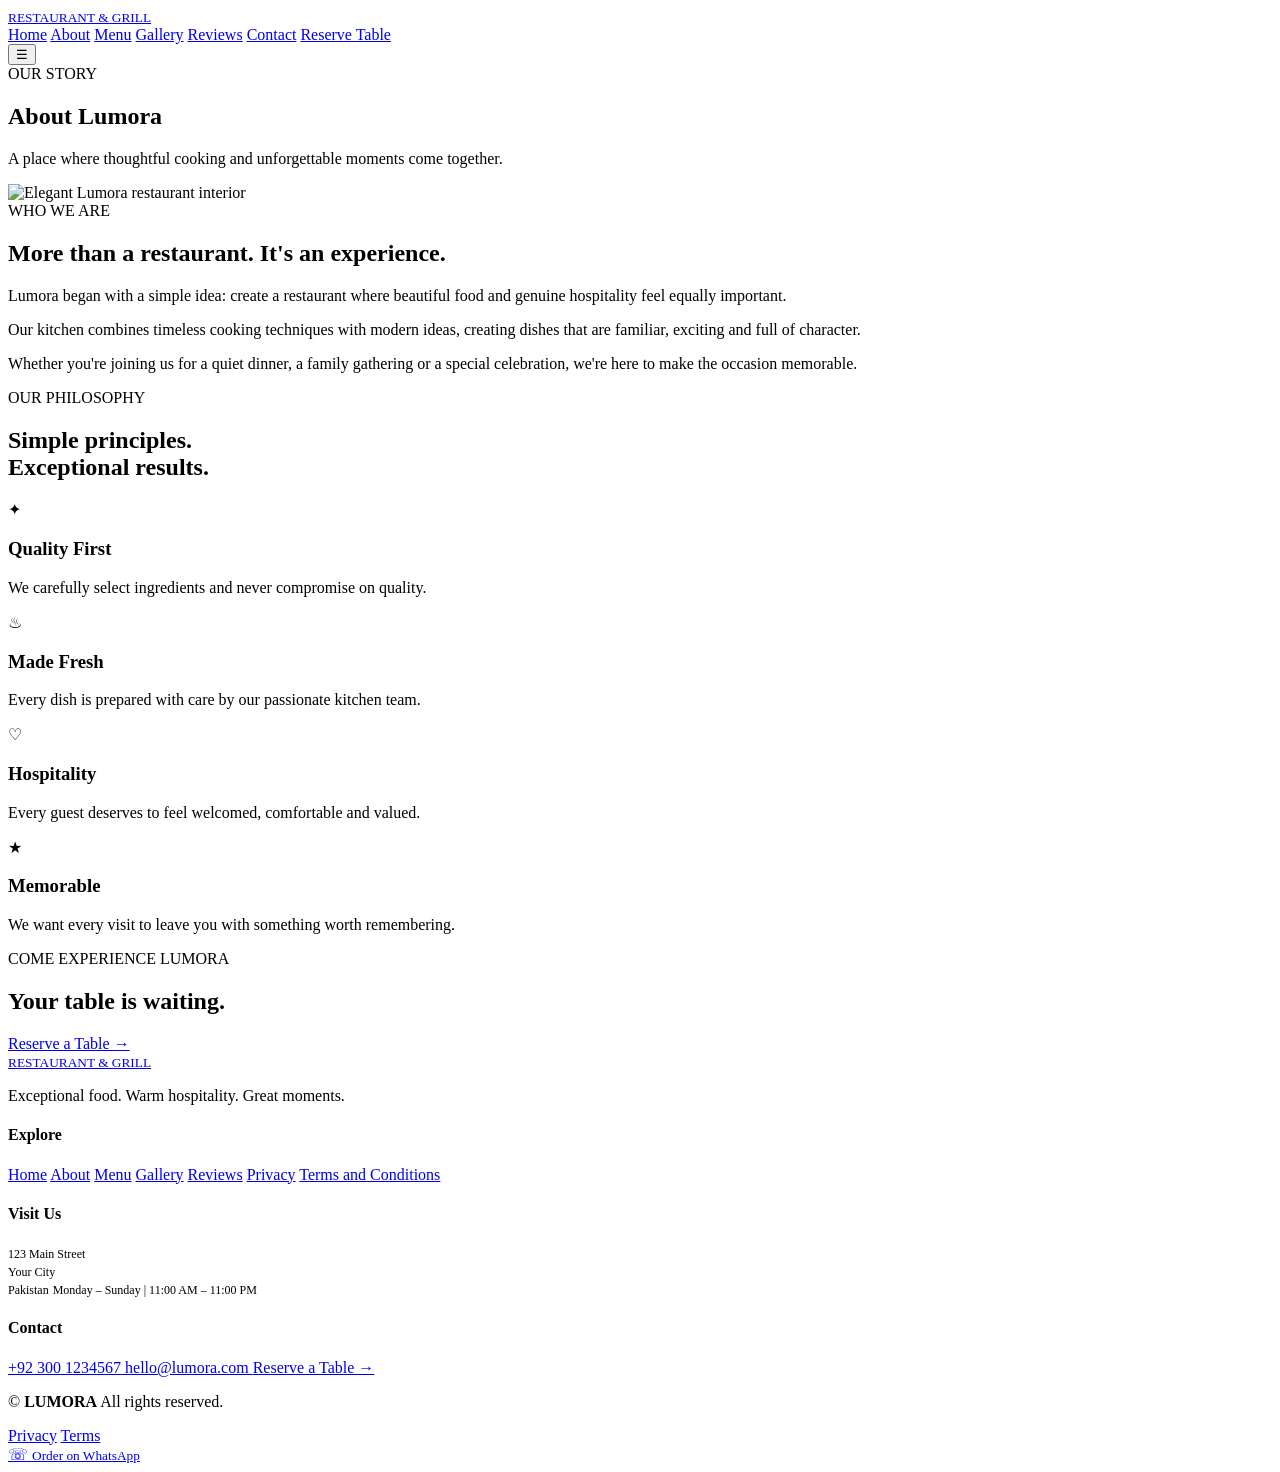
==== about.html @ e665f013 "Add files via upload" ====
<!DOCTYPE html>
<html lang="en">


<head>
    <meta charset="UTF-8">
    <meta name="viewport" content="width=device-width, initial-scale=1.0">

    <title>About Lumora Restaurant & Grill | Our Story & Philosophy</title>

    <meta name="description"
        content="Learn about Lumora Restaurant & Grill, our passion for quality ingredients, thoughtful cooking and warm hospitality. Discover the story behind our dining experience.">

    <meta name="robots" content="index, follow">

    <!-- Open Graph / Social Sharing -->
    <meta property="og:type" content="website">
    <meta property="og:title" content="About Lumora Restaurant & Grill | Our Story">
    <meta property="og:description"
        content="Discover the story, philosophy and passion behind Lumora Restaurant & Grill.">
    <meta property="og:image" content="assets/og-image.jpg">
    <meta property="og:url" content="about.html">
    <meta property="og:site_name" content="Lumora Restaurant & Grill">

    <!-- Twitter / X -->
    <meta name="twitter:card" content="summary_large_image">
    <meta name="twitter:title" content="About Lumora Restaurant & Grill">
    <meta name="twitter:description"
        content="Discover the story, philosophy and passion behind Lumora Restaurant & Grill.">
    <meta name="twitter:image" content="assets/og-image.jpg">

    <!-- Favicon -->
   <link rel="icon" type="image/png" href="">


    <!-- Styles -->
    <link rel="stylesheet" href="CSS/style.css">
    <link rel="stylesheet" href="CSS/responsive.css">
</head>



<body>

    <header class="navbar">

        <div class="container nav-container">

           <a href="index.html" class="logo">
            <span class="logo-mark client-logo-mark"></span>
            <span>
                <strong class="client-name"></strong>
                <small class="client-type">RESTAURANT & GRILL</small>
            </span>
        </a>

            <nav class="nav-menu" id="navMenu">
                <a href="index.html">Home</a>
                <a href="about.html" class="active">About</a>
                <a href="menu.html">Menu</a>
                <a href="gallery.html">Gallery</a>
                <a href="reviews.html">Reviews</a>
                <a href="contact.html">Contact</a>
                <a href="contact.html" class="nav-btn">Reserve Table</a>
            </nav>

            <button class="menu-toggle" id="menuToggle">
                ☰
            </button>

        </div>

    </header>


    <main>

        <section class="page-hero">

            <div>
                <span class="section-label">OUR STORY</span>

                <h1>About <span class="client-name">Lumora</span></h1>

                <p>
                    A place where thoughtful cooking and unforgettable
                    moments come together.
                </p>
            </div>

        </section>


        <section class="content-section">

            <div class="container content-grid">

                <div class="content-image">

                    <img src="https://images.unsplash.com/photo-1559339352-11d035aa65de?auto=format&fit=crop&w=1200&q=75"
                        alt="Elegant Lumora restaurant interior" loading="lazy">

                </div>


                <div class="content-text">

                    <span class="section-label">WHO WE ARE</span>

                    <h2>
                        More than a restaurant.
                        It's an experience.
                    </h2>

                    <p>
                        Lumora began with a simple idea: create a restaurant
                        where beautiful food and genuine hospitality feel
                        equally important.
                    </p>

                    <p>
                        Our kitchen combines timeless cooking techniques
                        with modern ideas, creating dishes that are
                        familiar, exciting and full of character.
                    </p>

                    <p>
                        Whether you're joining us for a quiet dinner,
                        a family gathering or a special celebration,
                        we're here to make the occasion memorable.
                    </p>

                </div>

            </div>

        </section>


        <section class="features section">

            <div class="container">

                <div class="section-heading">

                    <div>
                        <span class="section-label">
                            OUR PHILOSOPHY
                        </span>

                        <h2>
                            Simple principles.<br>
                            Exceptional results.
                        </h2>
                    </div>

                </div>


                <div class="features-grid">

                    <div class="feature">

                        <div class="feature-icon">✦</div>

                        <h3>Quality First</h3>

                        <p>
                            We carefully select ingredients and never
                            compromise on quality.
                        </p>

                    </div>


                    <div class="feature">

                        <div class="feature-icon">♨</div>

                        <h3>Made Fresh</h3>

                        <p>
                            Every dish is prepared with care by our
                            passionate kitchen team.
                        </p>

                    </div>


                    <div class="feature">

                        <div class="feature-icon">♡</div>

                        <h3>Hospitality</h3>

                        <p>
                            Every guest deserves to feel welcomed,
                            comfortable and valued.
                        </p>

                    </div>


                    <div class="feature">

                        <div class="feature-icon">★</div>

                        <h3>Memorable</h3>

                        <p>
                            We want every visit to leave you with
                            something worth remembering.
                        </p>

                    </div>

                </div>

            </div>

        </section>


        <section class="home-cta">

            <div class="container cta-content">

                <div>
                    <span class="section-label">
                        COME EXPERIENCE LUMORA
                    </span>

                    <h2>Your table is waiting.</h2>
                </div>

                <a href="contact.html" class="btn btn-primary">
                    Reserve a Table →
                </a>

            </div>

        </section>

    </main>


    <footer class="footer">

        <div class="container footer-grid">

            <div class="footer-brand">

                <a href="index.html" class="logo">
            <span class="logo-mark client-logo-mark"></span>
            <span>
                <strong class="client-name"></strong>
                <small class="client-type">RESTAURANT & GRILL</small>
            </span>
        </a>

                <p>
                    Exceptional food. Warm hospitality.
                    Great moments.
                </p>

            </div>


            <div class="footer-links">

                <h4>Explore</h4>

                <a href="index.html">Home</a>
                <a href="about.html">About</a>
                <a href="menu.html">Menu</a>
                <a href="gallery.html">Gallery</a>
                <a href="reviews.html">Reviews</a>
                <a href="privacy.html">Privacy</a>
                <a href="Term.html">Terms and Conditions</a>

            </div>


            <div class="footer-links">

                <h4>Visit Us</h4>

                <span style="font-size: clamp(12px, 1.1vw, 10px);" class="client-address">123 Main Street<br> Your
                    City<br> Pakistan</span>

                <span style="font-size: clamp(12px, 1.1vw, 10px);" class="client-hours">Monday – Sunday | 11:00 AM –
                    11:00 PM</span>


            </div>


            <div class="footer-links">

                <h4>Contact</h4>

                <a href="tel:+923001234567" class="client-phone">
                    +92 300 1234567
                </a>


                <a href="mailto:hello@lumora.com" class="client-email">
                    hello@lumora.com
                </a>
                <a href="contact.html" class="footer-reserve">
                    Reserve a Table →
                </a>

            </div>

        </div>


        <div class="footer-bottom">

            <div class="container">

                <p>
                    © <span id="year"></span> <strong class="client-name">LUMORA</strong>
                    All rights reserved.
                </p>

                <div>
                    <a href="privacy.html">Privacy</a>
                    <a href="Term.html">Terms</a>
                </div>

            </div>

        </div>

    </footer>
    <!-- ================= WHATSAPP ================= -->

    <a href="https://wa.me/923001234567" class="whatsapp-btn client-whatsapp" target="_blank"
        aria-label="Order on WhatsApp">
        <span>☏</span>
        <small>Order on WhatsApp</small>
    </a>


    <script src="JS/script.js"></script>

</body>

</html>
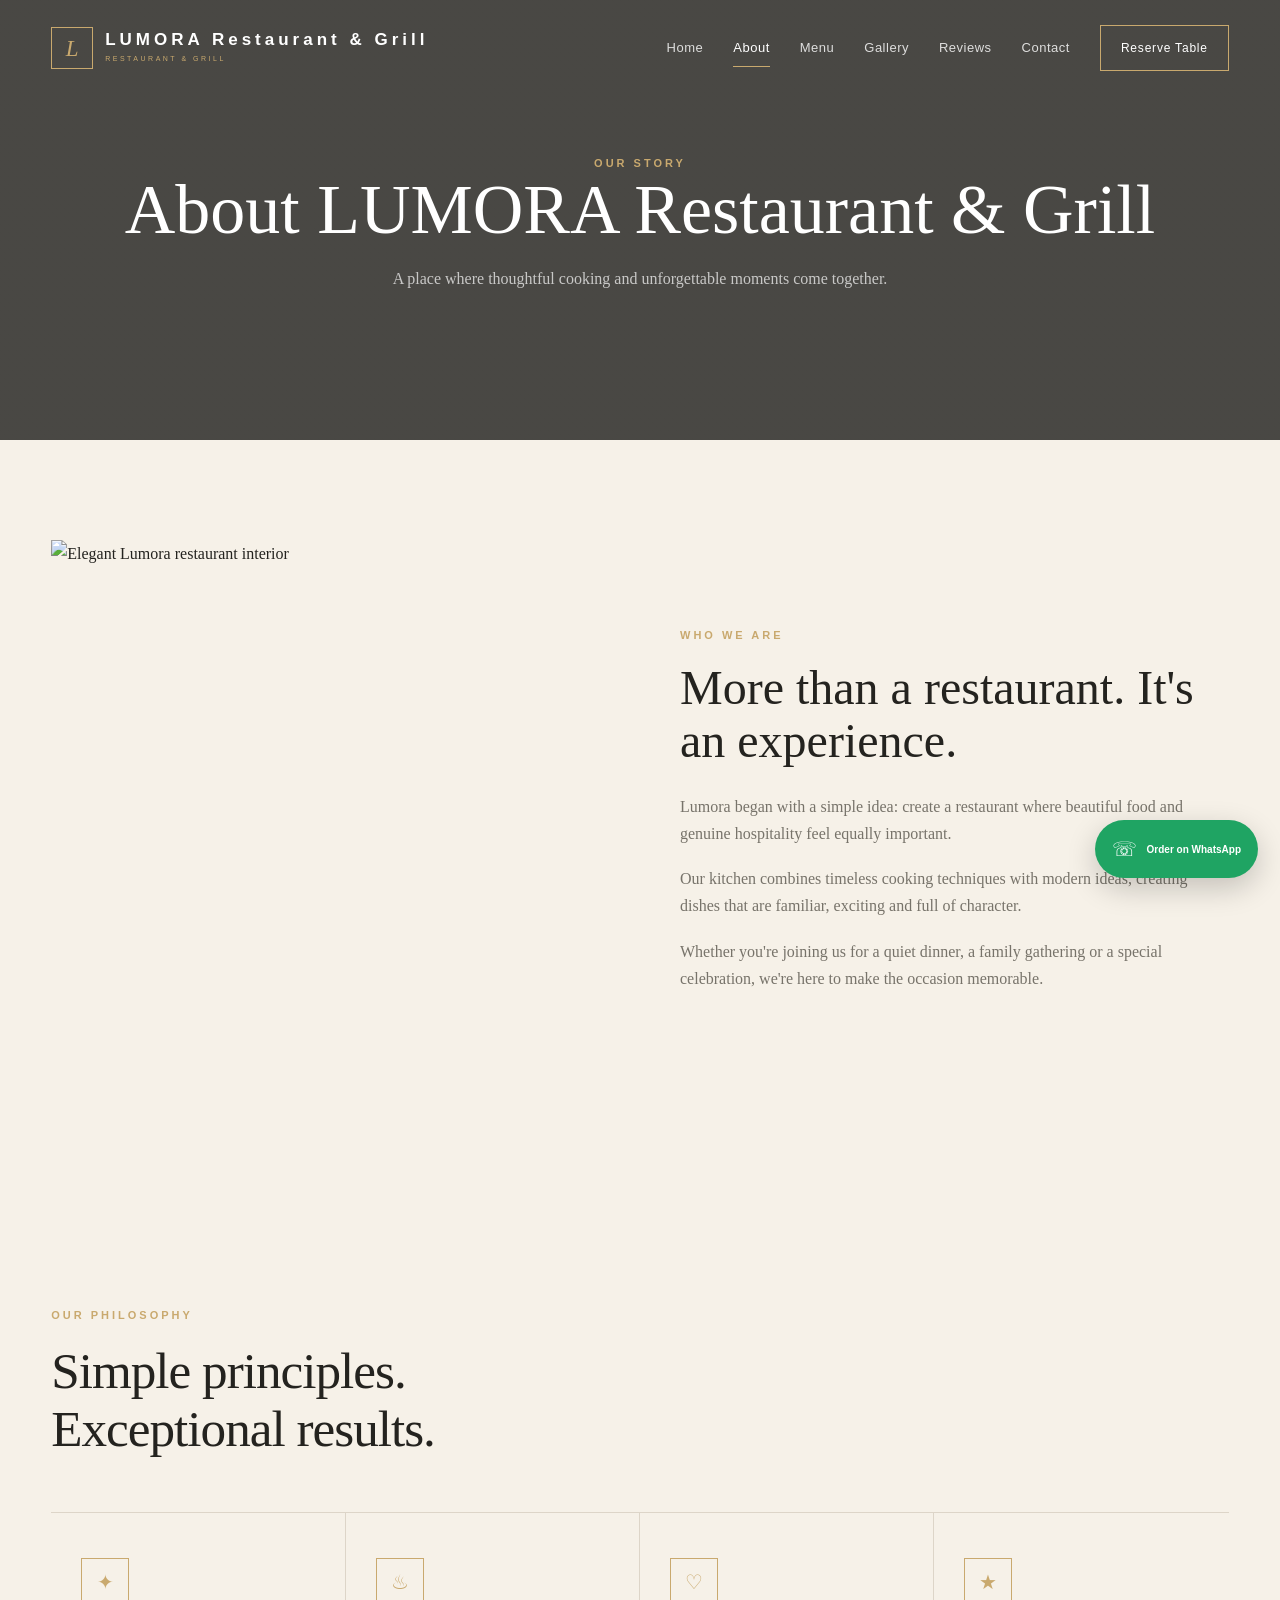
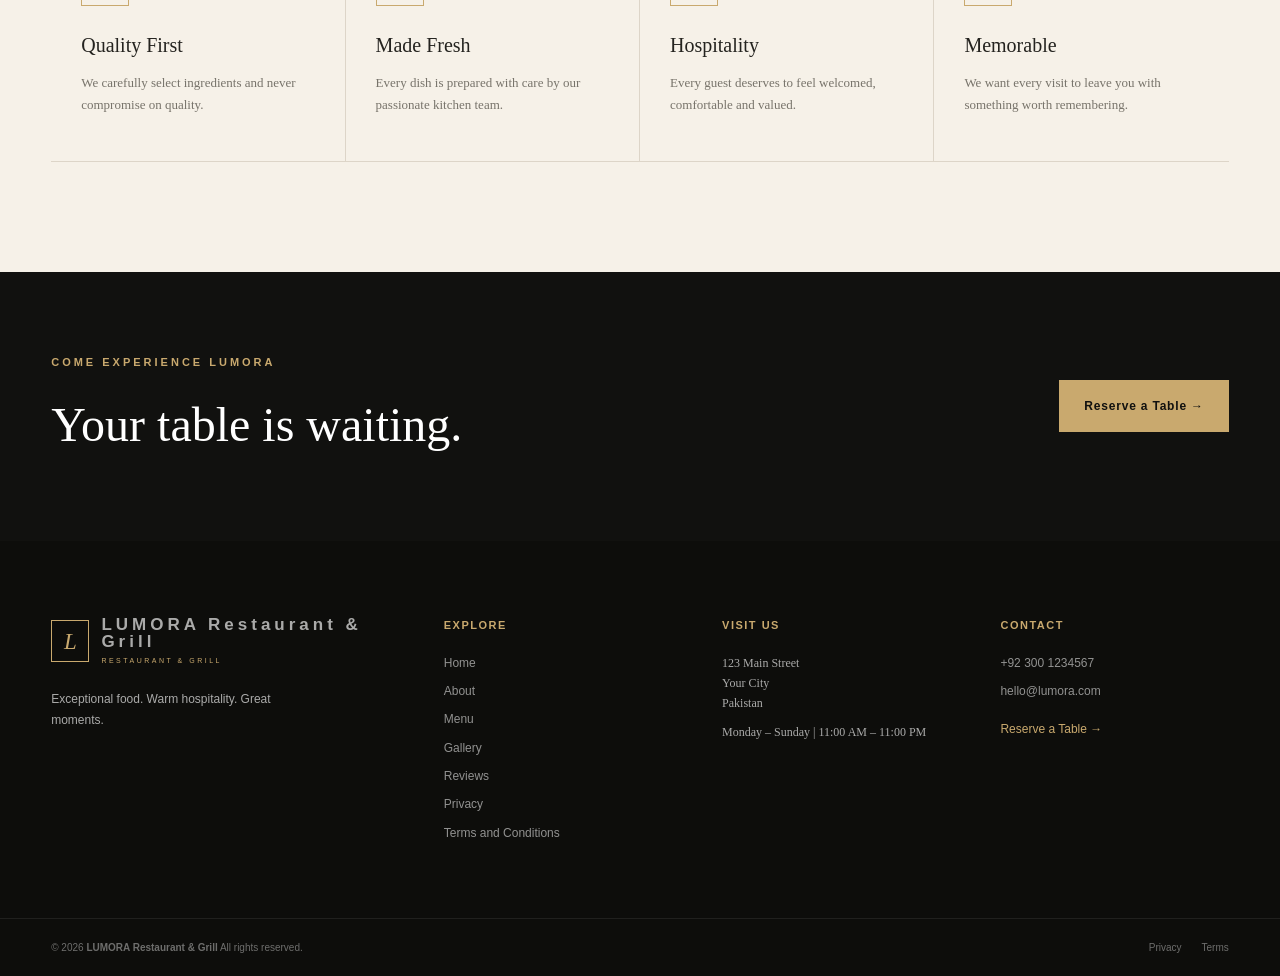
==== commit 1f3c63c1: "Update about.html" ====
--- a/about.html
+++ b/about.html
@@ -34,8 +34,8 @@
 
 
     <!-- Styles -->
-    <link rel="stylesheet" href="CSS/style.css">
-    <link rel="stylesheet" href="CSS/responsive.css">
+    <link rel="stylesheet" href="style.css">
+    <link rel="stylesheet" href="responsive.css">
 </head>
 
 
@@ -344,8 +344,8 @@
     </a>
 
 
-    <script src="JS/script.js"></script>
+    <script src="script.js"></script>
 
 </body>
 
-</html>+</html>
--- a/style.css
+++ b/style.css
@@ -0,0 +1,1995 @@
+/* =========================================================
+   LUMORA RESTAURANT & GRILL
+   PREMIUM STYLE SHEET v2.0
+========================================================= */
+
+/* ================= ROOT ================= */
+
+:root {
+    --dark: #11110f;
+    --dark-soft: #191916;
+    --cream: #f6f1e8;
+    --cream-soft: #eee7db;
+    --gold: #c9a96e;
+    --gold-light: #dfc38b;
+    --text: #24231f;
+    --muted: #77736a;
+    --white: #ffffff;
+    --border: rgba(255,255,255,0.12);
+
+    --container: 1180px;
+    --transition: 0.35s ease;
+}
+
+
+/* ================= RESET ================= */
+
+* {
+    margin: 0;
+    padding: 0;
+    box-sizing: border-box;
+}
+
+html {
+    scroll-behavior: smooth;
+}
+
+body {
+    font-family: Georgia, "Times New Roman", serif;
+    background: var(--cream);
+    color: var(--text);
+    line-height: 1.7;
+    overflow-x: hidden;
+}
+
+img {
+    width: 100%;
+    display: block;
+}
+
+a {
+    text-decoration: none;
+    color: inherit;
+}
+
+button {
+    font-family: inherit;
+}
+
+.container {
+    width: min(92%, var(--container));
+    margin: auto;
+}
+
+.section {
+    padding: 110px 0;
+}
+
+
+/* =========================================================
+   NAVBAR
+========================================================= */
+
+.navbar {
+    position: absolute;
+    top: 0;
+    left: 0;
+    width: 100%;
+    z-index: 1000;
+    padding: 25px 0;
+    color: var(--white);
+    transition: var(--transition);
+}
+
+.navbar.scrolled {
+    position: fixed;
+    background: rgba(17, 17, 15, 0.95);
+    backdrop-filter: blur(15px);
+    padding: 15px 0;
+    box-shadow: 0 8px 30px rgba(0,0,0,0.15);
+}
+
+.nav-container {
+    display: flex;
+    align-items: center;
+    justify-content: space-between;
+}
+
+
+/* ================= LOGO ================= */
+
+.logo {
+    display: flex;
+    align-items: center;
+    gap: 12px;
+}
+
+.logo-mark {
+
+    width: 42px;
+    height: 42px;
+
+    border: 1px solid var(--gold);
+
+    color: var(--gold);
+
+    display: grid;
+    place-items: center;
+
+    font-size: 23px;
+    font-style: italic;
+
+    overflow: hidden;
+
+}
+
+
+/* ================= IMAGE LOGO ================= */
+
+.client-logo-image {
+
+    width: 100%;
+    height: 100%;
+
+    object-fit: contain;
+
+    display: block;
+
+}
+
+.logo strong {
+    display: block;
+    font-family: Arial, sans-serif;
+    font-size: 17px;
+    letter-spacing: 4px;
+    line-height: 1;
+}
+
+.logo small {
+    display: block;
+    margin-top: 5px;
+    font-family: Arial, sans-serif;
+    font-size: 7px;
+    letter-spacing: 2.5px;
+    color: var(--gold);
+}
+
+
+/* ================= NAV MENU ================= */
+
+.nav-menu {
+    display: flex;
+    align-items: center;
+    gap: 30px;
+}
+
+.nav-menu > a:not(.nav-btn) {
+    position: relative;
+    font-family: Arial, sans-serif;
+    font-size: 13px;
+    letter-spacing: 0.5px;
+    color: rgba(255,255,255,0.82);
+    transition: var(--transition);
+}
+
+.nav-menu > a:not(.nav-btn)::after {
+    content: "";
+    position: absolute;
+    left: 0;
+    bottom: -8px;
+    width: 0;
+    height: 1px;
+    background: var(--gold);
+    transition: var(--transition);
+}
+
+.nav-menu > a:not(.nav-btn):hover,
+.nav-menu > a.active {
+    color: var(--white);
+}
+
+.nav-menu > a:not(.nav-btn):hover::after,
+.nav-menu > a.active::after {
+    width: 100%;
+}
+
+
+/* ================= NAV BUTTON ================= */
+
+.nav-btn {
+    padding: 12px 20px;
+    border: 1px solid var(--gold);
+    color: var(--white);
+    font-family: Arial, sans-serif;
+    font-size: 12px;
+    letter-spacing: 0.8px;
+    transition: var(--transition);
+}
+
+.nav-btn:hover {
+    background: var(--gold);
+    color: var(--dark);
+}
+
+.menu-toggle {
+    display: none;
+    border: 0;
+    background: transparent;
+    color: var(--white);
+    font-size: 28px;
+    cursor: pointer;
+}
+
+
+/* =========================================================
+   HERO
+========================================================= */
+
+.hero {
+    position: relative;
+    min-height: 100vh;
+    display: flex;
+    align-items: center;
+
+    background-image: url("https://images.unsplash.com/photo-1517248135467-4c7edcad34c4?auto=format&fit=crop&w=2000&q=75");
+    background-size: cover;
+    background-position: center;
+    color: var(--white);
+}
+
+.hero-overlay {
+    position: absolute;
+    inset: 0;
+
+    background:
+        linear-gradient(
+            90deg,
+            rgba(10,10,8,0.90) 0%,
+            rgba(10,10,8,0.68) 45%,
+            rgba(10,10,8,0.25) 100%
+        );
+}
+
+.hero-content {
+    position: relative;
+    z-index: 2;
+}
+
+.hero-text {
+    max-width: 700px;
+    padding-top: 70px;
+    animation: heroUp 1s ease both;
+}
+
+@keyframes heroUp {
+    from {
+        opacity: 0;
+        transform: translateY(35px);
+    }
+
+    to {
+        opacity: 1;
+        transform: translateY(0);
+    }
+}
+
+.hero-tag,
+.section-label {
+    font-family: Arial, sans-serif;
+    font-size: 11px;
+    letter-spacing: 3px;
+    color: var(--gold);
+    font-weight: 600;
+}
+
+.hero h1 {
+    margin: 20px 0;
+    font-size: clamp(58px, 7vw, 94px);
+    line-height: 0.98;
+    font-weight: 400;
+    letter-spacing: -3px;
+}
+
+.hero h1 span {
+    color: var(--gold-light);
+    font-style: italic;
+}
+
+.hero p {
+    max-width: 570px;
+    color: rgba(255,255,255,0.75);
+    font-size: 17px;
+    line-height: 1.8;
+    margin-bottom: 34px;
+}
+
+
+/* ================= HERO BUTTONS ================= */
+
+.hero-buttons {
+    display: flex;
+    gap: 14px;
+    flex-wrap: wrap;
+}
+
+.btn {
+    display: inline-flex;
+    align-items: center;
+    justify-content: center;
+    gap: 12px;
+
+    min-height: 52px;
+    padding: 0 25px;
+
+    font-family: Arial, sans-serif;
+    font-size: 12px;
+    font-weight: 600;
+    letter-spacing: 0.8px;
+
+    transition: var(--transition);
+}
+
+.btn-primary {
+    background: var(--gold);
+    color: var(--dark);
+}
+
+.btn-primary:hover {
+    background: var(--gold-light);
+    transform: translateY(-3px);
+    box-shadow: 0 12px 30px rgba(201,169,110,0.2);
+}
+
+.btn-outline {
+    border: 1px solid rgba(255,255,255,0.5);
+    color: var(--white);
+}
+
+.btn-outline:hover {
+    background: var(--white);
+    color: var(--dark);
+    transform: translateY(-3px);
+}
+
+.btn-light {
+    background: var(--white);
+    color: var(--dark);
+}
+
+.btn-light:hover {
+    background: var(--gold);
+    transform: translateY(-3px);
+}
+
+
+/* ================= HERO TRUST ================= */
+
+.hero-trust {
+    display: flex;
+    align-items: center;
+    gap: 25px;
+    margin-top: 60px;
+}
+
+.rating strong {
+    display: block;
+    font-family: Arial, sans-serif;
+    color: var(--gold-light);
+    font-size: 16px;
+}
+
+.rating span {
+    font-family: Arial, sans-serif;
+    color: rgba(255,255,255,0.55);
+    font-size: 10px;
+    letter-spacing: 0.5px;
+}
+
+.trust-line {
+    width: 1px;
+    height: 35px;
+    background: rgba(255,255,255,0.25);
+}
+
+
+/* ================= HERO SCROLL ================= */
+
+.hero-scroll {
+    position: absolute;
+    z-index: 3;
+    bottom: 30px;
+    right: 5%;
+    display: flex;
+    align-items: center;
+    gap: 10px;
+
+    font-family: Arial, sans-serif;
+    font-size: 10px;
+    letter-spacing: 1px;
+    text-transform: uppercase;
+    color: rgba(255,255,255,0.55);
+}
+
+.hero-scroll span {
+    width: 35px;
+    height: 1px;
+    background: var(--gold);
+}
+
+
+/* =========================================================
+   INTRO
+========================================================= */
+
+.intro {
+    background: var(--cream);
+}
+
+.intro-grid {
+    display: grid;
+    grid-template-columns: 1fr 0.9fr;
+    gap: 100px;
+    align-items: center;
+}
+
+.intro-image {
+    position: relative;
+}
+
+.intro-image img {
+    height: 610px;
+    object-fit: cover;
+}
+
+.experience-badge {
+    position: absolute;
+    right: -35px;
+    bottom: 35px;
+
+    width: 145px;
+    height: 145px;
+
+    display: flex;
+    flex-direction: column;
+    align-items: center;
+    justify-content: center;
+
+    background: var(--dark);
+    color: var(--white);
+
+    border: 5px solid var(--cream);
+}
+
+.experience-badge strong {
+    color: var(--gold);
+    font-size: 40px;
+    font-weight: 400;
+    line-height: 1;
+}
+
+.experience-badge span {
+    margin-top: 8px;
+    text-align: center;
+    font-family: Arial, sans-serif;
+    font-size: 9px;
+    letter-spacing: 1px;
+    text-transform: uppercase;
+}
+
+.intro-content h2,
+.section-heading h2 {
+    margin: 15px 0 25px;
+    font-size: clamp(38px, 4vw, 56px);
+    font-weight: 400;
+    line-height: 1.12;
+    letter-spacing: -1px;
+}
+
+.intro-content p {
+    color: var(--muted);
+    font-size: 16px;
+    margin-bottom: 18px;
+}
+
+.text-link,
+.view-menu {
+    display: inline-block;
+    margin-top: 18px;
+
+    font-family: Arial, sans-serif;
+    font-size: 12px;
+    font-weight: 600;
+    letter-spacing: 0.5px;
+
+    color: var(--text);
+
+    border-bottom: 1px solid var(--gold);
+    padding-bottom: 6px;
+
+    transition: var(--transition);
+}
+
+.text-link:hover,
+.view-menu:hover {
+    color: var(--gold);
+}
+
+
+/* =========================================================
+   FEATURED
+========================================================= */
+
+.featured {
+    background: var(--white);
+}
+
+.section-heading {
+    display: flex;
+    justify-content: space-between;
+    align-items: flex-end;
+    margin-bottom: 55px;
+}
+
+.section-heading h2 {
+    margin-bottom: 0;
+}
+
+.food-grid {
+    display: grid;
+    grid-template-columns: repeat(3, 1fr);
+    gap: 25px;
+}
+
+.food-card {
+    background: var(--cream);
+    overflow: hidden;
+    transition: var(--transition);
+}
+
+.food-card:hover {
+    transform: translateY(-8px);
+    box-shadow: 0 20px 45px rgba(0,0,0,0.10);
+}
+
+.food-image {
+    position: relative;
+    height: 330px;
+    overflow: hidden;
+}
+
+.food-image img {
+    height: 100%;
+    object-fit: cover;
+    transition: transform 0.7s ease;
+}
+
+.food-card:hover .food-image img {
+    transform: scale(1.07);
+}
+
+.food-tag {
+    position: absolute;
+    top: 18px;
+    left: 18px;
+
+    padding: 7px 11px;
+
+    background: var(--dark);
+    color: var(--gold-light);
+
+    font-family: Arial, sans-serif;
+    font-size: 9px;
+    letter-spacing: 1.2px;
+}
+
+.food-info {
+    padding: 24px;
+}
+
+.food-title {
+    display: flex;
+    justify-content: space-between;
+    gap: 15px;
+}
+
+.food-title h3 {
+    font-size: 21px;
+    font-weight: 400;
+}
+
+.food-title strong {
+    color: var(--gold);
+    font-family: Arial, sans-serif;
+    font-size: 14px;
+}
+
+.food-info p {
+    margin-top: 10px;
+    color: var(--muted);
+    font-size: 13px;
+    line-height: 1.7;
+}
+
+
+/* =========================================================
+   EXPERIENCE BANNER
+========================================================= */
+
+.experience {
+    position: relative;
+    min-height: 650px;
+
+    display: flex;
+    align-items: center;
+
+    background-image: url("https://images.unsplash.com/photo-1414235077428-338989a2e8c0?auto=format&fit=crop&w=2000&q=75");
+    background-size: cover;
+    background-position: center;
+    color: var(--white);
+}
+
+.experience-overlay {
+    position: absolute;
+    inset: 0;
+    background: rgba(10,10,8,0.62);
+}
+
+.experience-content {
+    position: relative;
+    z-index: 2;
+    max-width: 700px;
+}
+
+.experience-content h2 {
+    margin: 17px 0;
+    font-size: clamp(45px, 6vw, 72px);
+    font-weight: 400;
+    line-height: 1.05;
+}
+
+.experience-content p {
+    max-width: 500px;
+    color: rgba(255,255,255,0.72);
+    margin-bottom: 30px;
+    font-size: 16px;
+}
+
+
+/* =========================================================
+   FEATURES
+========================================================= */
+
+.features {
+    background: var(--cream);
+}
+
+.features-grid {
+    display: grid;
+    grid-template-columns: repeat(4, 1fr);
+    border-top: 1px solid #ddd5c8;
+    border-bottom: 1px solid #ddd5c8;
+}
+
+.feature {
+    padding: 45px 30px;
+    border-right: 1px solid #ddd5c8;
+    transition: var(--transition);
+}
+
+.feature:last-child {
+    border-right: none;
+}
+
+.feature:hover {
+    background: var(--white);
+}
+
+.feature-icon {
+    width: 48px;
+    height: 48px;
+
+    display: grid;
+    place-items: center;
+
+    border: 1px solid var(--gold);
+    color: var(--gold);
+
+    font-size: 20px;
+    margin-bottom: 22px;
+}
+
+.feature h3 {
+    font-size: 20px;
+    font-weight: 400;
+    margin-bottom: 10px;
+}
+
+.feature p {
+    color: var(--muted);
+    font-size: 13px;
+    line-height: 1.7;
+}
+
+
+/* =========================================================
+   HOME CTA
+========================================================= */
+
+.home-cta {
+    padding: 75px 0;
+    background: var(--dark);
+    color: var(--white);
+}
+
+.cta-content {
+    display: flex;
+    align-items: center;
+    justify-content: space-between;
+    gap: 30px;
+}
+
+.cta-content h2 {
+    margin-top: 10px;
+    font-size: clamp(34px, 4vw, 48px);
+    font-weight: 400;
+}
+
+
+/* =========================================================
+   FOOTER
+========================================================= */
+
+.footer {
+    background: #0d0d0b;
+    color: rgba(255,255,255,0.65);
+}
+
+.footer-grid {
+    display: grid;
+    grid-template-columns: 1.5fr 1fr 1fr 1fr;
+    gap: 50px;
+    padding: 75px 0;
+}
+
+.footer-logo {
+    color: var(--white);
+}
+
+.footer-brand p {
+    max-width: 270px;
+    margin-top: 22px;
+    font-family: Arial, sans-serif;
+    font-size: 12px;
+    line-height: 1.8;
+}
+
+.footer-links {
+    display: flex;
+    flex-direction: column;
+    gap: 8px;
+}
+
+.footer-links h4 {
+    margin-bottom: 10px;
+    color: var(--gold);
+    font-family: Arial, sans-serif;
+    font-size: 11px;
+    letter-spacing: 1.5px;
+    text-transform: uppercase;
+}
+
+.footer-links a,
+.footer-links p {
+    font-family: Arial, sans-serif;
+    font-size: 12px;
+    color: rgba(255,255,255,0.55);
+    transition: var(--transition);
+}
+
+.footer-links a:hover {
+    color: var(--gold);
+}
+
+.footer-hours {
+    margin-top: 12px;
+}
+
+.footer-reserve {
+    margin-top: 10px;
+    color: var(--gold) !important;
+}
+
+.footer-bottom {
+    border-top: 1px solid rgba(255,255,255,0.08);
+    padding: 20px 0;
+}
+
+.footer-bottom .container {
+    display: flex;
+    justify-content: space-between;
+    gap: 20px;
+}
+
+.footer-bottom p,
+.footer-bottom a {
+    font-family: Arial, sans-serif;
+    font-size: 10px;
+    color: rgba(255,255,255,0.4);
+}
+
+.footer-bottom div:last-child {
+    display: flex;
+    gap: 20px;
+}
+
+
+/* =========================================================
+   WHATSAPP BUTTON
+========================================================= */
+
+.whatsapp-btn {
+    position: fixed;
+    right: 22px;
+    bottom: 22px;
+    z-index: 999;
+
+    display: flex;
+    align-items: center;
+    gap: 10px;
+
+    padding: 12px 17px;
+
+    background: #1fa463;
+    color: white;
+
+    border-radius: 40px;
+
+    box-shadow: 0 10px 30px rgba(0,0,0,0.2);
+
+    transition: var(--transition);
+}
+
+.whatsapp-btn:hover {
+    transform: translateY(-4px);
+}
+
+.whatsapp-btn span {
+    font-size: 20px;
+}
+
+.whatsapp-btn small {
+    font-family: Arial, sans-serif;
+    font-size: 10px;
+    font-weight: 600;
+}
+
+
+/* =========================================================
+   GENERAL PAGE HERO
+========================================================= */
+
+.page-hero {
+    min-height: 440px;
+    display: flex;
+    align-items: center;
+    justify-content: center;
+
+    background:
+        linear-gradient(rgba(15,15,13,0.75), rgba(15,15,13,0.75)),
+        url("https://images.unsplash.com/photo-1515003197210-e0cd71810b5f?auto=format&fit=crop&w=1800&q=75");
+
+    background-size: cover;
+    background-position: center;
+
+    color: var(--white);
+    text-align: center;
+}
+
+.page-hero h1 {
+    font-size: clamp(45px, 6vw, 70px);
+    font-weight: 400;
+    line-height: 1;
+}
+
+.page-hero p {
+    max-width: 550px;
+    margin: 20px auto 0;
+    color: rgba(255,255,255,0.7);
+}
+
+
+/* =========================================================
+   ABOUT / CONTENT
+========================================================= */
+
+.content-section {
+    padding: 100px 0;
+}
+
+.content-grid {
+    display: grid;
+    grid-template-columns: 1fr 1fr;
+    gap: 80px;
+    align-items: center;
+}
+
+.content-image img {
+    height: 550px;
+    object-fit: cover;
+}
+
+.content-text h2 {
+    margin: 15px 0 25px;
+    font-size: 48px;
+    font-weight: 400;
+    line-height: 1.1;
+}
+
+.content-text p {
+    margin-bottom: 18px;
+    color: var(--muted);
+}
+
+
+/* =========================================================
+   MENU
+========================================================= */
+
+.menu-section {
+    padding: 100px 0;
+}
+
+.menu-filters {
+    display: flex;
+    justify-content: center;
+    flex-wrap: wrap;
+    gap: 10px;
+    margin-bottom: 50px;
+}
+
+.filter-btn {
+    padding: 11px 20px;
+
+    background: transparent;
+    border: 1px solid #d6cfc2;
+
+    font-family: Arial, sans-serif;
+    font-size: 11px;
+    letter-spacing: 0.5px;
+
+    cursor: pointer;
+    transition: var(--transition);
+}
+
+.filter-btn:hover,
+.filter-btn.active {
+    background: var(--dark);
+    color: var(--white);
+    border-color: var(--dark);
+}
+
+.menu-grid {
+    display: grid;
+    grid-template-columns: repeat(2, 1fr);
+    gap: 20px;
+}
+
+.menu-item {
+    display: flex;
+    gap: 20px;
+    padding: 20px;
+
+    background: var(--white);
+
+    border: 1px solid #e5dfd5;
+
+    transition: var(--transition);
+}
+
+.menu-item:hover {
+    transform: translateY(-4px);
+    box-shadow: 0 15px 30px rgba(0,0,0,0.07);
+}
+
+.menu-item img {
+    width: 125px;
+    height: 105px;
+    object-fit: cover;
+}
+
+.menu-item-content {
+    flex: 1;
+}
+
+.menu-item-title {
+    display: flex;
+    justify-content: space-between;
+    gap: 15px;
+}
+
+.menu-item-title h3 {
+    font-size: 20px;
+    font-weight: 400;
+}
+
+.menu-item-title strong {
+    color: var(--gold);
+}
+
+.menu-item p {
+    margin-top: 7px;
+    color: var(--muted);
+    font-size: 12px;
+}
+
+
+/* =========================================================
+   GALLERY
+========================================================= */
+
+.gallery-section {
+    padding: 100px 0;
+}
+
+.gallery-grid {
+    display: grid;
+    grid-template-columns: repeat(3, 1fr);
+    gap: 15px;
+}
+
+.gallery-item {
+    height: 330px;
+    overflow: hidden;
+    position: relative;
+}
+
+.gallery-item img {
+    height: 100%;
+    object-fit: cover;
+    transition: transform 0.7s ease;
+}
+
+.gallery-item:hover img {
+    transform: scale(1.08);
+}
+
+
+/* =========================================================
+   REVIEWS
+========================================================= */
+
+.reviews-section {
+    padding: 100px 0;
+    background: var(--cream);
+}
+
+.reviews-grid {
+    display: grid;
+    grid-template-columns: repeat(3, 1fr);
+    gap: 25px;
+}
+
+.review-card {
+    background: var(--white);
+    padding: 35px;
+    border: 1px solid #e3ddd3;
+}
+
+.review-stars {
+    color: var(--gold);
+    letter-spacing: 3px;
+    margin-bottom: 20px;
+}
+
+.review-card p {
+    color: var(--muted);
+    font-size: 14px;
+    line-height: 1.8;
+}
+
+.review-card h4 {
+    margin-top: 25px;
+    font-size: 15px;
+    font-weight: 400;
+}
+
+
+/* =========================================================
+   CONTACT
+========================================================= */
+
+.contact-section {
+    padding: 100px 0;
+}
+
+.contact-grid {
+    display: grid;
+    grid-template-columns: 0.8fr 1.2fr;
+    gap: 70px;
+}
+
+.contact-info h2 {
+    margin: 15px 0 25px;
+    font-size: 48px;
+    font-weight: 400;
+    line-height: 1.1;
+}
+
+.contact-info p {
+    color: var(--muted);
+    margin-bottom: 25px;
+}
+
+.contact-detail {
+    margin-bottom: 20px;
+}
+
+.contact-detail strong {
+    display: block;
+    color: var(--gold);
+    font-family: Arial, sans-serif;
+    font-size: 10px;
+    letter-spacing: 1.5px;
+    text-transform: uppercase;
+}
+
+.contact-detail span {
+    font-size: 14px;
+}
+
+
+/* ================= FORM ================= */
+
+.contact-form {
+    background: var(--white);
+    padding: 40px;
+    border: 1px solid #e3ddd3;
+}
+
+.form-group {
+    margin-bottom: 18px;
+}
+
+.form-group label {
+    display: block;
+    margin-bottom: 7px;
+
+    font-family: Arial, sans-serif;
+    font-size: 10px;
+    letter-spacing: 0.7px;
+    text-transform: uppercase;
+}
+
+.form-group input,
+.form-group textarea,
+.form-group select {
+    width: 100%;
+    padding: 14px;
+
+    border: 1px solid #ddd6ca;
+    background: var(--cream);
+
+    font-family: Arial, sans-serif;
+    font-size: 13px;
+
+    outline: none;
+    transition: var(--transition);
+}
+
+.form-group textarea {
+    min-height: 130px;
+    resize: vertical;
+}
+
+.form-group input:focus,
+.form-group textarea:focus,
+.form-group select:focus {
+    border-color: var(--gold);
+}
+
+
+/* =========================================================
+   MAP
+========================================================= */
+
+.map-container {
+    margin-top: 60px;
+    height: 400px;
+    background: #ddd7cd;
+    display: grid;
+    place-items: center;
+}
+
+.map-placeholder {
+    text-align: center;
+}
+
+.map-placeholder strong {
+    display: block;
+    font-size: 25px;
+    font-weight: 400;
+}
+
+.map-placeholder span {
+    font-family: Arial, sans-serif;
+    font-size: 11px;
+    color: var(--muted);
+}
+
+
+/* =========================================================
+   ANIMATIONS
+========================================================= */
+
+@keyframes fadeIn {
+    from {
+        opacity: 0;
+    }
+
+    to {
+        opacity: 1;
+    }
+}
+
+
+/* =========================================================
+   UTILITY
+========================================================= */
+
+.hidden {
+    display: none !important;
+}
+
+.text-center {
+    text-align: center;
+}
+
+/* =========================================
+   GALLERY LIGHTBOX
+========================================= */
+
+.lightbox {
+    position: fixed;
+    inset: 0;
+    background: rgba(0, 0, 0, 0.92);
+    display: flex;
+    align-items: center;
+    justify-content: center;
+    z-index: 9999;
+    opacity: 0;
+    visibility: hidden;
+    transition: 0.3s ease;
+    padding: 30px;
+}
+
+.lightbox.active {
+    opacity: 1;
+    visibility: visible;
+}
+
+.lightbox img {
+    max-width: 90%;
+    max-height: 85vh;
+    object-fit: contain;
+    border-radius: 8px;
+    box-shadow: 0 20px 60px rgba(0, 0, 0, 0.5);
+    transform: scale(0.9);
+    transition: transform 0.3s ease;
+}
+
+.lightbox.active img {
+    transform: scale(1);
+}
+
+.lightbox-close,
+.lightbox-prev,
+.lightbox-next {
+    position: absolute;
+    border: none;
+    background: rgba(255, 255, 255, 0.12);
+    color: #fff;
+    width: 48px;
+    height: 48px;
+    border-radius: 50%;
+    font-size: 28px;
+    cursor: pointer;
+    display: flex;
+    align-items: center;
+    justify-content: center;
+    transition: 0.25s ease;
+    z-index: 2;
+}
+
+.lightbox-close:hover,
+.lightbox-prev:hover,
+.lightbox-next:hover {
+    background: var(--gold);
+    color: var(--dark);
+}
+
+.lightbox-close {
+    top: 25px;
+    right: 25px;
+    font-size: 32px;
+}
+
+.lightbox-prev {
+    left: 25px;
+}
+
+.lightbox-next {
+    right: 25px;
+}
+
+.gallery-item {
+    cursor: pointer;
+}
+
+@media (max-width: 600px) {
+
+    .lightbox {
+        padding: 15px;
+    }
+
+    .lightbox img {
+        max-width: 94%;
+        max-height: 75vh;
+    }
+
+    .lightbox-close {
+        top: 15px;
+        right: 15px;
+    }
+
+    .lightbox-prev,
+    .lightbox-next {
+        width: 42px;
+        height: 42px;
+        font-size: 22px;
+    }
+
+    .lightbox-prev {
+        left: 10px;
+    }
+
+    .lightbox-next {
+        right: 10px;
+    }
+}
+
+/* =========================================
+   WHATSAPP ORDER BUTTON
+========================================= */
+
+.order-whatsapp {
+    display: inline-flex;
+    align-items: center;
+    justify-content: center;
+    width: 100%;
+    margin-top: 16px;
+    padding: 12px 18px;
+    background: #25d366;
+    color: #fff;
+    text-decoration: none;
+    font-size: 14px;
+    font-weight: 700;
+    border-radius: 4px;
+    transition: 0.25s ease;
+}
+
+.order-whatsapp:hover {
+    transform: translateY(-2px);
+    box-shadow: 0 8px 20px rgba(37, 211, 102, 0.25);
+}
+/* =========================================
+   PROFESSIONAL SHOPPING CART
+========================================= */
+
+.menu-topbar {
+    display: flex;
+    align-items: flex-end;
+    justify-content: space-between;
+    gap: 30px;
+    margin-bottom: 35px;
+}
+
+.menu-topbar h2 {
+    margin: 8px 0 0;
+    font-size: clamp(28px, 4vw, 42px);
+    color: var(--dark);
+}
+
+.cart-open-btn {
+    display: inline-flex;
+    align-items: center;
+    gap: 10px;
+    border: 1px solid rgba(17, 17, 15, 0.15);
+    background: #fff;
+    color: var(--dark);
+    padding: 13px 20px;
+    border-radius: 4px;
+    font-size: 14px;
+    font-weight: 700;
+    cursor: pointer;
+    transition: 0.25s ease;
+    white-space: nowrap;
+}
+
+.cart-open-btn:hover {
+    background: var(--dark);
+    color: #fff;
+    transform: translateY(-2px);
+}
+
+.cart-open-btn span {
+    min-width: 23px;
+    height: 23px;
+    padding: 0 6px;
+    border-radius: 50%;
+    background: var(--gold);
+    color: var(--dark);
+    display: inline-flex;
+    align-items: center;
+    justify-content: center;
+    font-size: 12px;
+}
+
+
+/* =========================================
+   ADD TO CART BUTTON
+========================================= */
+
+.add-to-cart {
+    width: 100%;
+    margin-top: 16px;
+    padding: 12px 18px;
+    border: 1px solid var(--gold);
+    background: transparent;
+    color: var(--dark);
+    border-radius: 4px;
+    font-size: 14px;
+    font-weight: 700;
+    cursor: pointer;
+    display: flex;
+    align-items: center;
+    justify-content: center;
+    gap: 7px;
+    transition: 0.25s ease;
+}
+
+.add-to-cart span {
+    font-size: 20px;
+    line-height: 1;
+}
+
+.add-to-cart:hover {
+    background: var(--gold);
+    color: var(--dark);
+    transform: translateY(-2px);
+}
+
+
+/* =========================================
+   CART OVERLAY
+========================================= */
+
+.cart-overlay {
+    position: fixed;
+    inset: 0;
+    background: rgba(0, 0, 0, 0.55);
+    z-index: 9998;
+    opacity: 0;
+    visibility: hidden;
+    transition: 0.3s ease;
+}
+
+.cart-overlay.active {
+    opacity: 1;
+    visibility: visible;
+}
+
+
+/* =========================================
+   CART DRAWER
+========================================= */
+
+.cart-drawer {
+    position: fixed;
+    top: 0;
+    right: -450px;
+    width: min(430px, 100%);
+    height: 100vh;
+    background: #fff;
+    z-index: 9999;
+    display: flex;
+    flex-direction: column;
+    box-shadow: -15px 0 50px rgba(0, 0, 0, 0.18);
+    transition: right 0.35s ease;
+}
+
+.cart-drawer.active {
+    right: 0;
+}
+
+
+/* =========================================
+   CART HEADER
+========================================= */
+
+.cart-header {
+    display: flex;
+    align-items: flex-start;
+    justify-content: space-between;
+    gap: 20px;
+    padding: 28px 28px 22px;
+    border-bottom: 1px solid rgba(17, 17, 15, 0.1);
+}
+
+.cart-header h2 {
+    margin: 6px 0 0;
+    color: var(--dark);
+    font-size: 28px;
+}
+
+.cart-close {
+    width: 42px;
+    height: 42px;
+    border: 1px solid rgba(17, 17, 15, 0.12);
+    background: #fff;
+    border-radius: 50%;
+    color: var(--dark);
+    font-size: 28px;
+    line-height: 1;
+    cursor: pointer;
+    transition: 0.25s ease;
+}
+
+.cart-close:hover {
+    background: var(--dark);
+    color: #fff;
+    transform: rotate(90deg);
+}
+
+
+/* =========================================
+   CART ITEMS
+========================================= */
+
+.cart-items {
+    flex: 1;
+    overflow-y: auto;
+    padding: 20px 28px;
+}
+
+.cart-item {
+    display: grid;
+    grid-template-columns: 72px 1fr;
+    gap: 14px;
+    padding: 16px 0;
+    border-bottom: 1px solid rgba(17, 17, 15, 0.09);
+}
+
+.cart-item-image {
+    width: 72px;
+    height: 72px;
+    border-radius: 5px;
+    overflow: hidden;
+}
+
+.cart-item-image img {
+    width: 100%;
+    height: 100%;
+    object-fit: cover;
+}
+
+.cart-item-info h4 {
+    margin: 0 0 5px;
+    font-size: 15px;
+    color: var(--dark);
+}
+
+.cart-item-price {
+    color: var(--gold);
+    font-size: 14px;
+    font-weight: 700;
+    margin-bottom: 10px;
+}
+
+.cart-item-controls {
+    display: flex;
+    align-items: center;
+    justify-content: space-between;
+    gap: 10px;
+}
+
+.quantity-controls {
+    display: flex;
+    align-items: center;
+    border: 1px solid rgba(17, 17, 15, 0.14);
+    border-radius: 4px;
+    overflow: hidden;
+}
+
+.quantity-controls button {
+    width: 30px;
+    height: 30px;
+    border: none;
+    background: #f7f5f0;
+    color: var(--dark);
+    font-size: 17px;
+    cursor: pointer;
+    transition: 0.2s ease;
+}
+
+.quantity-controls button:hover {
+    background: var(--gold);
+}
+
+.quantity-controls span {
+    min-width: 30px;
+    text-align: center;
+    font-size: 13px;
+    font-weight: 700;
+}
+
+.remove-item {
+    border: none;
+    background: transparent;
+    color: #999;
+    font-size: 12px;
+    cursor: pointer;
+    text-decoration: underline;
+    transition: 0.2s ease;
+}
+
+.remove-item:hover {
+    color: #c0392b;
+}
+
+
+/* =========================================
+   EMPTY CART
+========================================= */
+
+.empty-cart {
+    min-height: 300px;
+    display: flex;
+    flex-direction: column;
+    align-items: center;
+    justify-content: center;
+    text-align: center;
+    padding: 30px;
+}
+
+.empty-cart-icon {
+    width: 70px;
+    height: 70px;
+    border-radius: 50%;
+    background: #f6f1e8;
+    display: flex;
+    align-items: center;
+    justify-content: center;
+    font-size: 30px;
+    margin-bottom: 18px;
+}
+
+.empty-cart h3 {
+    margin: 0 0 8px;
+    color: var(--dark);
+    font-size: 20px;
+}
+
+.empty-cart p {
+    margin: 0;
+    color: #777;
+    font-size: 14px;
+}
+
+
+/* =========================================
+   CART FOOTER
+========================================= */
+
+.cart-footer {
+    padding: 22px 28px 28px;
+    border-top: 1px solid rgba(17, 17, 15, 0.1);
+    background: #fff;
+}
+
+.cart-total {
+    display: flex;
+    align-items: center;
+    justify-content: space-between;
+    margin-bottom: 18px;
+}
+
+.cart-total span {
+    color: #777;
+    font-size: 14px;
+}
+
+.cart-total strong {
+    color: var(--dark);
+    font-size: 24px;
+}
+
+.checkout-whatsapp {
+    width: 100%;
+    border: none;
+    background: #25d366;
+    color: #fff;
+    padding: 15px 20px;
+    border-radius: 4px;
+    font-size: 14px;
+    font-weight: 700;
+    cursor: pointer;
+    display: flex;
+    align-items: center;
+    justify-content: center;
+    gap: 10px;
+    transition: 0.25s ease;
+}
+
+.checkout-whatsapp:hover {
+    transform: translateY(-2px);
+    box-shadow: 0 8px 22px rgba(37, 211, 102, 0.25);
+}
+
+.checkout-whatsapp span {
+    font-size: 20px;
+}
+
+
+/* =========================================
+   CART SCROLLBAR
+========================================= */
+
+.cart-items::-webkit-scrollbar {
+    width: 5px;
+}
+
+.cart-items::-webkit-scrollbar-track {
+    background: #f5f5f5;
+}
+
+.cart-items::-webkit-scrollbar-thumb {
+    background: #c9a96e;
+    border-radius: 10px;
+}
+
+
+/* =========================================
+   MOBILE CART
+========================================= */
+
+@media (max-width: 600px) {
+
+    .menu-topbar {
+        align-items: flex-start;
+        flex-direction: column;
+        margin-bottom: 25px;
+    }
+
+    .cart-open-btn {
+        width: 100%;
+        justify-content: center;
+    }
+
+    .cart-drawer {
+        width: 100%;
+        right: -100%;
+    }
+
+    .cart-header {
+        padding: 22px 20px 18px;
+    }
+
+    .cart-items {
+        padding: 15px 20px;
+    }
+
+    .cart-footer {
+        padding: 18px 20px 22px;
+    }
+
+}
+.map-container {
+    width: 100%;
+    height: 450px;
+    overflow: hidden;
+    border-radius: 18px;
+    box-shadow: 0 10px 30px rgba(0, 0, 0, 0.12);
+}
+
+.map-container iframe {
+    width: 100%;
+    height: 100%;
+    display: block;
+    border: 0;
+}
+
+@media (max-width: 768px) {
+    .map-container {
+        height: 320px;
+        border-radius: 14px;
+    }
+}
+/* =========================================
+   LEGAL / PRIVACY / TERMS PAGES
+========================================= */
+
+.legal-page {
+    padding: 90px 0;
+    background: #f8f7f3;
+}
+
+.legal-content {
+    max-width: 900px;
+    margin: 0 auto;
+    background: #ffffff;
+    padding: 60px;
+    border-radius: 20px;
+    box-shadow: 0 10px 35px rgba(0, 0, 0, 0.06);
+}
+
+.legal-updated {
+    margin-bottom: 45px;
+    font-size: 14px;
+    opacity: 0.65;
+}
+
+.legal-content h2 {
+    margin-top: 42px;
+    margin-bottom: 15px;
+    font-size: 24px;
+}
+
+.legal-content h2:first-of-type {
+    margin-top: 0;
+}
+
+.legal-content p {
+    line-height: 1.8;
+    margin-bottom: 18px;
+}
+
+.legal-content ul {
+    margin: 15px 0 25px 22px;
+}
+
+.legal-content li {
+    margin-bottom: 10px;
+    line-height: 1.7;
+}
+
+.legal-contact {
+    display: flex;
+    flex-direction: column;
+    gap: 8px;
+    margin-top: 25px;
+    padding: 25px;
+    border-radius: 14px;
+    background: #f5f3ed;
+}
+
+.legal-contact strong {
+    font-size: 18px;
+}
+
+
+/* MOBILE */
+
+@media (max-width: 768px) {
+
+    .legal-page {
+        padding: 55px 0;
+    }
+
+    .legal-content {
+        padding: 35px 22px;
+        border-radius: 14px;
+    }
+
+    .legal-content h2 {
+        font-size: 21px;
+        margin-top: 32px;
+    }
+
+    .legal-content p,
+    .legal-content li {
+        font-size: 15px;
+    }
+
+}
+
+/* ================================
+   FEEDBACK SECTION
+================================ */
+
+.feedback-section {
+    padding: 100px 0;
+    background: #f7f4ee;
+}
+
+.feedback-heading {
+    max-width: 700px;
+    margin-bottom: 45px;
+}
+
+.feedback-heading h2 {
+    margin-top: 12px;
+    margin-bottom: 18px;
+}
+
+.feedback-heading p {
+    max-width: 600px;
+    line-height: 1.8;
+    color: #666;
+}
+
+.feedback-card {
+    max-width: 760px;
+    margin: 0 auto;
+    padding: 45px;
+    background: #ffffff;
+    border-radius: 12px;
+    box-shadow: 0 15px 45px rgba(0, 0, 0, 0.08);
+}
+
+.feedback-group {
+    margin-bottom: 24px;
+}
+
+.feedback-group label {
+    display: block;
+    margin-bottom: 9px;
+    font-weight: 600;
+}
+
+.feedback-group input,
+.feedback-group select,
+.feedback-group textarea {
+    width: 100%;
+    padding: 14px 16px;
+    border: 1px solid #ddd;
+    border-radius: 6px;
+    background: #fff;
+    font: inherit;
+    outline: none;
+    transition: border-color 0.2s ease, box-shadow 0.2s ease;
+}
+
+.feedback-group textarea {
+    resize: vertical;
+    min-height: 150px;
+}
+
+.feedback-group input:focus,
+.feedback-group select:focus,
+.feedback-group textarea:focus {
+    border-color: #999;
+    box-shadow: 0 0 0 3px rgba(0, 0, 0, 0.05);
+}
+
+.feedback-submit {
+    width: 100%;
+    border: none;
+    cursor: pointer;
+}
+
+
+/* ================================
+   FEEDBACK MOBILE
+================================ */
+
+@media (max-width: 600px) {
+
+    .feedback-section {
+        padding: 70px 0;
+    }
+
+    .feedback-card {
+        padding: 28px 20px;
+    }
+
+}
--- a/responsive.css
+++ b/responsive.css
@@ -0,0 +1,683 @@
+/* =========================================================
+   LUMORA RESTAURANT & GRILL
+   PREMIUM RESPONSIVE v2.0
+========================================================= */
+
+
+/* =========================================================
+   TABLET — 1100px
+========================================================= */
+
+@media (max-width: 1100px) {
+
+    .container {
+        width: min(92%, 1000px);
+    }
+
+    .nav-menu {
+        gap: 20px;
+    }
+
+    .intro-grid {
+        gap: 60px;
+    }
+
+    .intro-image img {
+        height: 540px;
+    }
+
+    .food-image {
+        height: 290px;
+    }
+
+    .footer-grid {
+        grid-template-columns: 1.3fr 1fr 1fr;
+    }
+
+    .footer-links:last-child {
+        grid-column: 2 / 4;
+    }
+}
+
+
+/* =========================================================
+   TABLET — 900px
+========================================================= */
+
+@media (max-width: 900px) {
+
+    .section {
+        padding: 85px 0;
+    }
+
+
+    /* ================= NAVBAR ================= */
+
+    .navbar {
+        padding: 20px 0;
+    }
+
+    .menu-toggle {
+        display: block;
+        position: relative;
+        z-index: 1100;
+    }
+
+    .nav-menu {
+        position: fixed;
+        top: 0;
+        right: -100%;
+
+        width: min(330px, 85%);
+        height: 100vh;
+
+        padding: 100px 35px 40px;
+
+        display: flex;
+        flex-direction: column;
+        align-items: flex-start;
+        gap: 25px;
+
+        background: #11110f;
+
+        box-shadow: -15px 0 40px rgba(0,0,0,0.25);
+
+        transition: right 0.4s ease;
+    }
+
+    .nav-menu.active {
+        right: 0;
+    }
+
+    .nav-menu > a:not(.nav-btn) {
+        font-size: 15px;
+    }
+
+    .nav-btn {
+        width: 100%;
+        text-align: center;
+        margin-top: 10px;
+    }
+
+
+    /* ================= HERO ================= */
+
+    .hero {
+        min-height: 800px;
+        background-position: 60% center;
+    }
+
+    .hero-overlay {
+        background:
+            linear-gradient(
+                90deg,
+                rgba(10,10,8,0.90),
+                rgba(10,10,8,0.50)
+            );
+    }
+
+    .hero-text {
+        max-width: 650px;
+    }
+
+    .hero h1 {
+        font-size: clamp(52px, 9vw, 78px);
+    }
+
+
+    /* ================= INTRO ================= */
+
+    .intro-grid {
+        grid-template-columns: 1fr;
+        gap: 55px;
+    }
+
+    .intro-image {
+        max-width: 700px;
+    }
+
+    .intro-image img {
+        height: 600px;
+    }
+
+    .intro-content {
+        max-width: 700px;
+    }
+
+
+    /* ================= FOOD ================= */
+
+    .food-grid {
+        grid-template-columns: repeat(2, 1fr);
+    }
+
+    .food-grid .food-card:last-child {
+        grid-column: 1 / -1;
+        max-width: calc(50% - 12px);
+    }
+
+
+    /* ================= EXPERIENCE ================= */
+
+    .experience {
+        min-height: 560px;
+    }
+
+
+    /* ================= FEATURES ================= */
+
+    .features-grid {
+        grid-template-columns: repeat(2, 1fr);
+    }
+
+    .feature:nth-child(2) {
+        border-right: none;
+    }
+
+    .feature:nth-child(1),
+    .feature:nth-child(2) {
+        border-bottom: 1px solid #ddd5c8;
+    }
+
+
+    /* ================= CTA ================= */
+
+    .cta-content {
+        flex-direction: column;
+        align-items: flex-start;
+    }
+
+
+    /* ================= FOOTER ================= */
+
+    .footer-grid {
+        grid-template-columns: repeat(2, 1fr);
+    }
+
+    .footer-brand {
+        grid-column: 1 / -1;
+    }
+
+    .footer-links:last-child {
+        grid-column: auto;
+    }
+
+
+    /* ================= CONTENT ================= */
+
+    .content-grid {
+        grid-template-columns: 1fr;
+        gap: 50px;
+    }
+
+    .content-image img {
+        height: 500px;
+    }
+
+
+    /* ================= MENU ================= */
+
+    .menu-grid {
+        grid-template-columns: 1fr;
+    }
+
+
+    /* ================= GALLERY ================= */
+
+    .gallery-grid {
+        grid-template-columns: repeat(2, 1fr);
+    }
+
+
+    /* ================= REVIEWS ================= */
+
+    .reviews-grid {
+        grid-template-columns: 1fr;
+    }
+
+    .review-card {
+        max-width: 700px;
+    }
+
+
+    /* ================= CONTACT ================= */
+
+    .contact-grid {
+        grid-template-columns: 1fr;
+        gap: 50px;
+    }
+
+}
+
+
+/* =========================================================
+   MOBILE — 600px
+========================================================= */
+
+@media (max-width: 600px) {
+
+    .container {
+        width: min(90%, 500px);
+    }
+
+    .section {
+        padding: 70px 0;
+    }
+
+
+    /* ================= LOGO ================= */
+
+    .logo strong {
+        font-size: 15px;
+        letter-spacing: 3px;
+    }
+
+    .logo small {
+        font-size: 6px;
+        letter-spacing: 2px;
+    }
+
+    .logo-mark {
+        width: 38px;
+        height: 38px;
+        font-size: 20px;
+    }
+
+
+    /* ================= HERO ================= */
+
+    .hero {
+        min-height: 760px;
+        background-position: 65% center;
+    }
+
+    .hero-overlay {
+        background:
+            linear-gradient(
+                180deg,
+                rgba(10,10,8,0.72),
+                rgba(10,10,8,0.90)
+            );
+    }
+
+    .hero-text {
+        padding-top: 80px;
+    }
+
+    .hero-tag {
+        font-size: 9px;
+        letter-spacing: 2px;
+    }
+
+    .hero h1 {
+        margin: 16px 0;
+        font-size: clamp(48px, 14vw, 68px);
+        line-height: 0.98;
+        letter-spacing: -2px;
+    }
+
+    .hero p {
+        font-size: 14px;
+        line-height: 1.7;
+        margin-bottom: 28px;
+    }
+
+
+    /* ================= HERO BUTTONS ================= */
+
+    .hero-buttons {
+        flex-direction: column;
+        width: 100%;
+    }
+
+    .hero-buttons .btn {
+        width: 100%;
+    }
+
+
+    /* ================= HERO TRUST ================= */
+
+    .hero-trust {
+        margin-top: 40px;
+        gap: 18px;
+    }
+
+    .rating strong {
+        font-size: 14px;
+    }
+
+    .rating span {
+        font-size: 9px;
+    }
+
+    .hero-scroll {
+        display: none;
+    }
+
+
+    /* ================= HEADINGS ================= */
+
+    .intro-content h2,
+    .section-heading h2 {
+        font-size: 39px;
+    }
+
+    .section-label {
+        font-size: 9px;
+        letter-spacing: 2px;
+    }
+
+
+    /* ================= INTRO ================= */
+
+    .intro-grid {
+        gap: 45px;
+    }
+
+    .intro-image img {
+        height: 450px;
+    }
+
+    .experience-badge {
+        width: 115px;
+        height: 115px;
+        right: 15px;
+        bottom: 15px;
+        border-width: 4px;
+    }
+
+    .experience-badge strong {
+        font-size: 31px;
+    }
+
+    .experience-badge span {
+        font-size: 7px;
+    }
+
+    .intro-content p {
+        font-size: 14px;
+    }
+
+
+    /* ================= SECTION HEADING ================= */
+
+    .section-heading {
+        display: block;
+        margin-bottom: 35px;
+    }
+
+    .view-menu {
+        margin-top: 20px;
+    }
+
+
+    /* ================= FOOD ================= */
+
+    .food-grid {
+        grid-template-columns: 1fr;
+        gap: 20px;
+    }
+
+    .food-grid .food-card:last-child {
+        grid-column: auto;
+        max-width: none;
+    }
+
+    .food-image {
+        height: 300px;
+    }
+
+    .food-info {
+        padding: 20px;
+    }
+
+    .food-title h3 {
+        font-size: 19px;
+    }
+
+
+    /* ================= EXPERIENCE ================= */
+
+    .experience {
+        min-height: 520px;
+        background-position: center;
+    }
+
+    .experience-content h2 {
+        font-size: 47px;
+    }
+
+    .experience-content p {
+        font-size: 14px;
+    }
+
+
+    /* ================= FEATURES ================= */
+
+    .features-grid {
+        grid-template-columns: 1fr;
+    }
+
+    .feature {
+        padding: 35px 20px;
+        border-right: none;
+        border-bottom: 1px solid #ddd5c8;
+    }
+
+    .feature:last-child {
+        border-bottom: none;
+    }
+
+
+    /* ================= CTA ================= */
+
+    .home-cta {
+        padding: 60px 0;
+    }
+
+    .cta-content h2 {
+        font-size: 35px;
+    }
+
+    .cta-content .btn {
+        width: 100%;
+    }
+
+
+    /* ================= FOOTER ================= */
+
+    .footer-grid {
+        grid-template-columns: 1fr;
+        gap: 35px;
+        padding: 60px 0;
+    }
+
+    .footer-brand {
+        grid-column: auto;
+    }
+
+    .footer-links:last-child {
+        grid-column: auto;
+    }
+
+    .footer-bottom .container {
+        flex-direction: column;
+        gap: 12px;
+    }
+
+
+    /* ================= PAGE HERO ================= */
+
+    .page-hero {
+        min-height: 350px;
+    }
+
+    .page-hero h1 {
+        font-size: 48px;
+    }
+
+
+    /* ================= CONTENT ================= */
+
+    .content-section {
+        padding: 70px 0;
+    }
+
+    .content-image img {
+        height: 400px;
+    }
+
+    .content-text h2 {
+        font-size: 39px;
+    }
+
+
+    /* ================= MENU ================= */
+
+    .menu-section {
+        padding: 70px 0;
+    }
+
+    .menu-filters {
+        justify-content: flex-start;
+        gap: 7px;
+    }
+
+    .filter-btn {
+        padding: 9px 13px;
+        font-size: 9px;
+    }
+
+    .menu-item {
+        padding: 14px;
+        gap: 14px;
+    }
+
+    .menu-item img {
+        width: 95px;
+        height: 90px;
+    }
+
+    .menu-item-title h3 {
+        font-size: 17px;
+    }
+
+    .menu-item-title strong {
+        font-size: 13px;
+    }
+
+    .menu-item p {
+        font-size: 11px;
+    }
+
+
+    /* ================= GALLERY ================= */
+
+    .gallery-section {
+        padding: 70px 0;
+    }
+
+    .gallery-grid {
+        grid-template-columns: 1fr;
+        gap: 12px;
+    }
+
+    .gallery-item {
+        height: 300px;
+    }
+
+
+    /* ================= REVIEWS ================= */
+
+    .reviews-section {
+        padding: 70px 0;
+    }
+
+    .review-card {
+        padding: 28px;
+    }
+
+
+    /* ================= CONTACT ================= */
+
+    .contact-section {
+        padding: 70px 0;
+    }
+
+    .contact-info h2 {
+        font-size: 39px;
+    }
+
+    .contact-form {
+        padding: 25px;
+    }
+
+    .map-container {
+        height: 300px;
+        margin-top: 40px;
+    }
+
+
+    /* ================= WHATSAPP ================= */
+
+    .whatsapp-btn {
+        right: 15px;
+        bottom: 15px;
+        padding: 11px 14px;
+    }
+
+    .whatsapp-btn small {
+        font-size: 9px;
+    }
+
+}
+
+
+/* =========================================================
+   VERY SMALL PHONES — 400px
+========================================================= */
+
+@media (max-width: 400px) {
+
+    .container {
+        width: 92%;
+    }
+
+    .hero {
+        min-height: 720px;
+    }
+
+    .hero h1 {
+        font-size: 46px;
+    }
+
+    .hero-trust {
+        gap: 12px;
+    }
+
+    .intro-image img {
+        height: 380px;
+    }
+
+    .experience-badge {
+        width: 100px;
+        height: 100px;
+    }
+
+    .experience-badge strong {
+        font-size: 27px;
+    }
+
+    .experience-content h2 {
+        font-size: 40px;
+    }
+
+    .food-image {
+        height: 260px;
+    }
+
+    .contact-form {
+        padding: 20px;
+    }
+
+}
